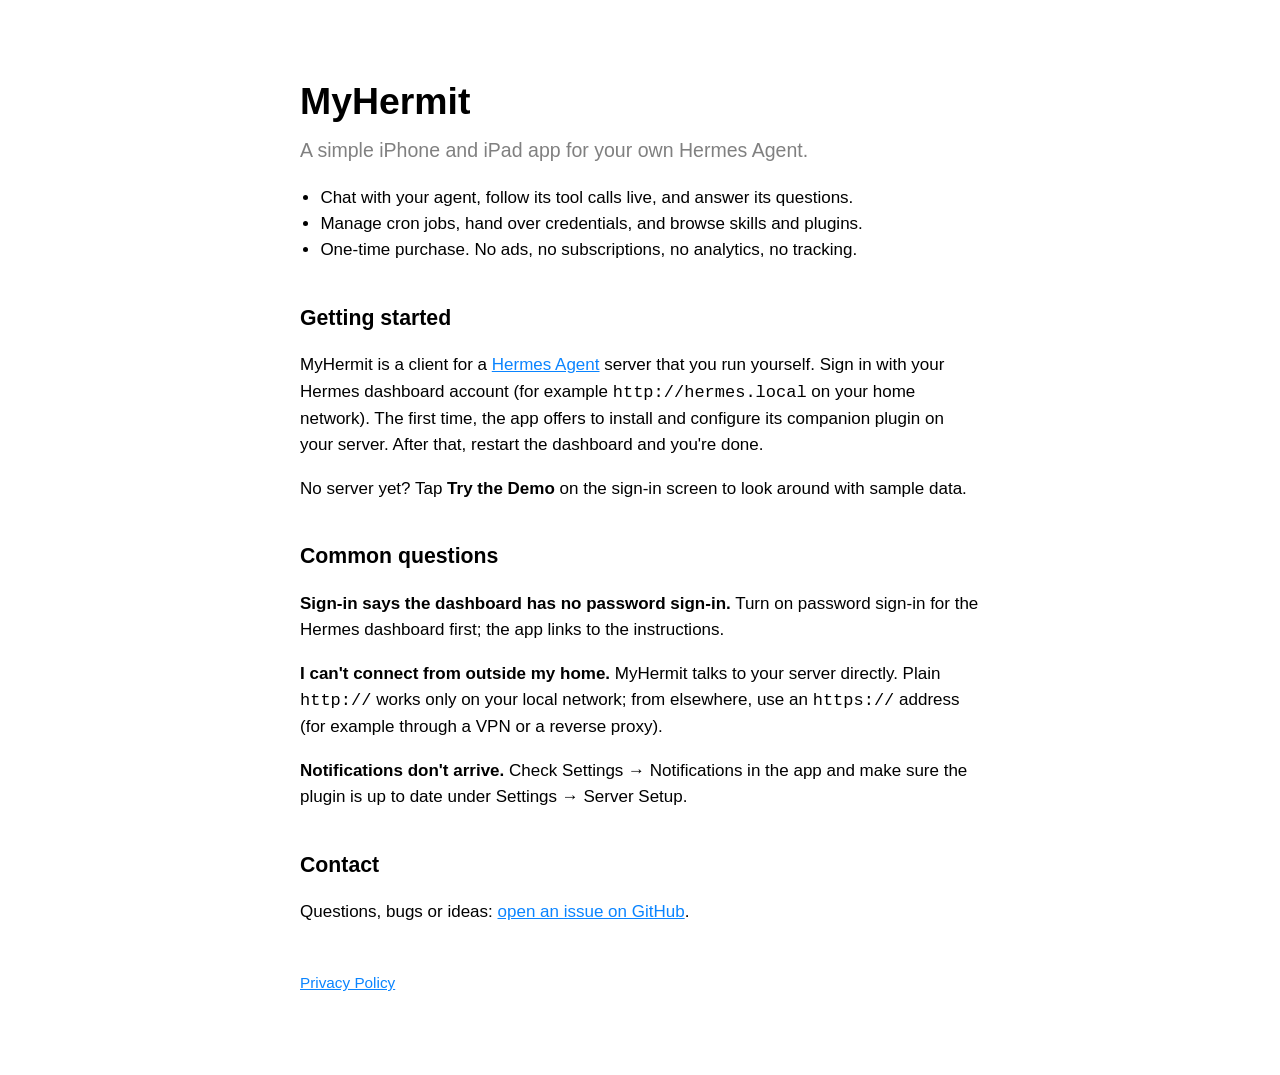
==== index.html @ ac199ba4 "MyHermit support and privacy pages Co-Authored-By: Claude Opus 5.5 <noreply@anthropic.com>" ====
<!doctype html>
<html lang="en">
<head>
<meta charset="utf-8">
<meta name="viewport" content="width=device-width, initial-scale=1">
<title>MyHermit — Support</title>
<link rel="stylesheet" href="style.css">
</head>
<body>
<h1>MyHermit</h1>
<p class="tagline">A simple iPhone and iPad app for your own Hermes Agent.</p>

<ul class="points">
  <li>Chat with your agent, follow its tool calls live, and answer its questions.</li>
  <li>Manage cron jobs, hand over credentials, and browse skills and plugins.</li>
  <li>One-time purchase. No ads, no subscriptions, no analytics, no tracking.</li>
</ul>

<h2>Getting started</h2>
<p>MyHermit is a client for a <a href="https://hermes-agent.nousresearch.com/docs/">Hermes Agent</a> server that you run yourself.
Sign in with your Hermes dashboard account (for example <code>http://hermes.local</code> on your home network).
The first time, the app offers to install and configure its companion plugin on your server. After that, restart the dashboard and you're done.</p>
<p>No server yet? Tap <strong>Try the Demo</strong> on the sign-in screen to look around with sample data.</p>

<h2>Common questions</h2>
<p><strong>Sign-in says the dashboard has no password sign-in.</strong> Turn on password sign-in for the Hermes dashboard first; the app links to the instructions.</p>
<p><strong>I can't connect from outside my home.</strong> MyHermit talks to your server directly. Plain <code>http://</code> works only on your local network; from elsewhere, use an <code>https://</code> address (for example through a VPN or a reverse proxy).</p>
<p><strong>Notifications don't arrive.</strong> Check Settings → Notifications in the app and make sure the plugin is up to date under Settings → Server Setup.</p>

<h2>Contact</h2>
<p>Questions, bugs or ideas: <a href="https://github.com/rosienhg/myhermit-site/issues">open an issue on GitHub</a>.</p>

<footer><a href="privacy.html">Privacy Policy</a></footer>
</body>
</html>
---- style.css ----
:root { color-scheme: light dark; --accent: #0a84ff; }
body { font: 17px/1.55 -apple-system, BlinkMacSystemFont, "Segoe UI", sans-serif; max-width: 680px; margin: 0 auto; padding: 48px 20px 80px; }
h1 { font-size: 2.2em; margin-bottom: 0.1em; }
h2 { margin-top: 1.8em; font-size: 1.25em; }
.tagline { color: GrayText; font-size: 1.15em; margin-top: 0; }
a { color: var(--accent); }
ul.points { padding-left: 1.2em; }
footer { margin-top: 3em; font-size: 0.9em; color: GrayText; }
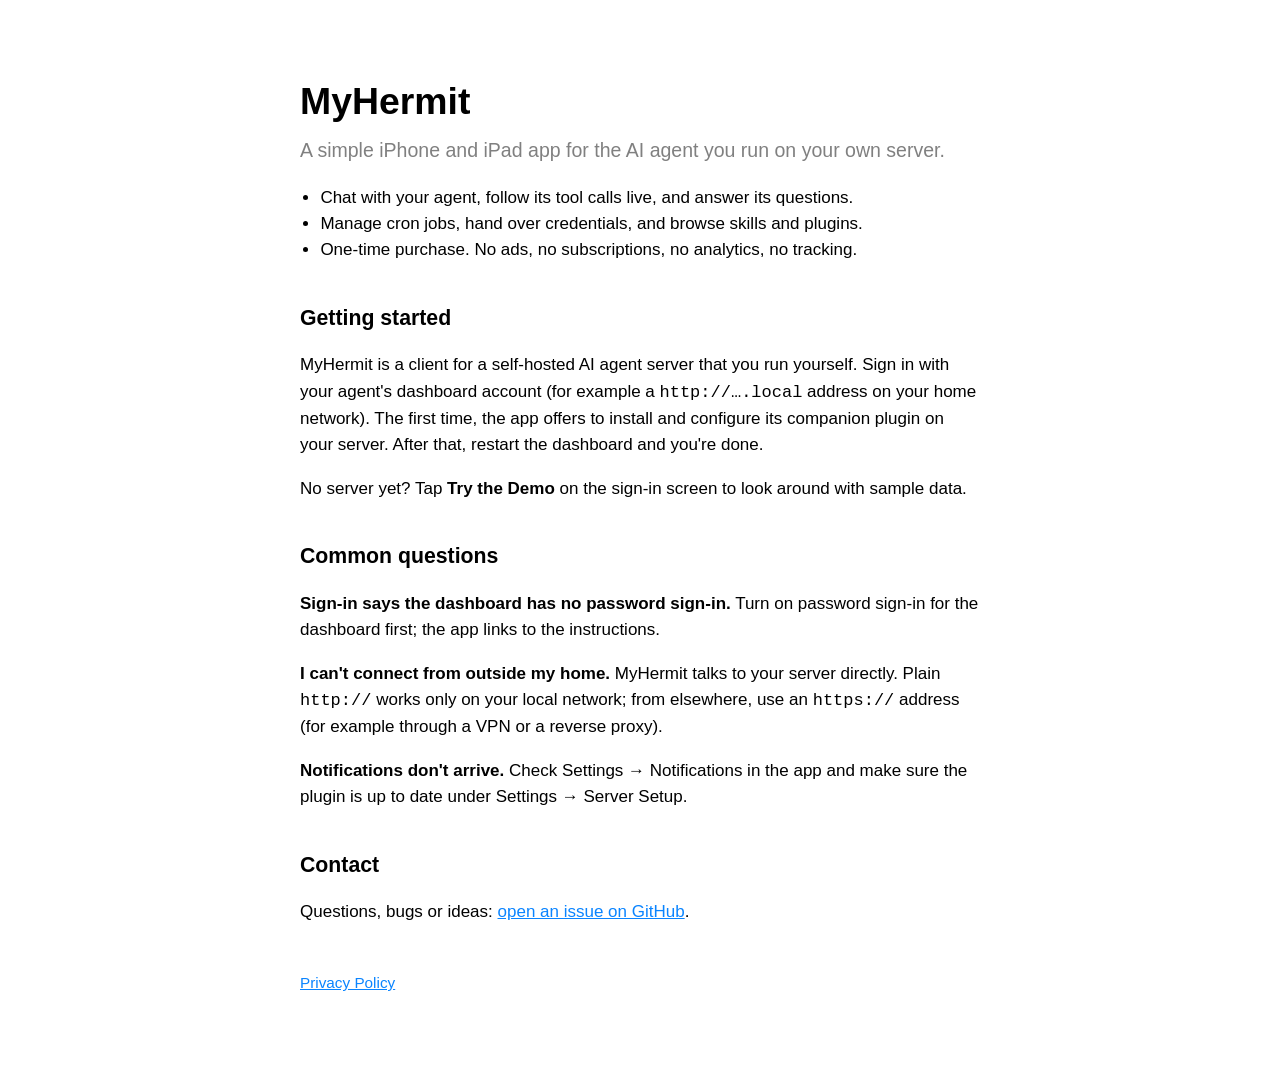
==== commit ee942c70: "Remove third-party branding from the support and privacy pages Co-Authored-By: Claude Opus 5.5 <nore" ====
--- a/index.html
+++ b/index.html
@@ -8,7 +8,7 @@
 </head>
 <body>
 <h1>MyHermit</h1>
-<p class="tagline">A simple iPhone and iPad app for your own Hermes Agent.</p>
+<p class="tagline">A simple iPhone and iPad app for the AI agent you run on your own server.</p>
 
 <ul class="points">
   <li>Chat with your agent, follow its tool calls live, and answer its questions.</li>
@@ -17,13 +17,13 @@
 </ul>
 
 <h2>Getting started</h2>
-<p>MyHermit is a client for a <a href="https://hermes-agent.nousresearch.com/docs/">Hermes Agent</a> server that you run yourself.
-Sign in with your Hermes dashboard account (for example <code>http://hermes.local</code> on your home network).
+<p>MyHermit is a client for a self-hosted AI agent server that you run yourself.
+Sign in with your agent's dashboard account (for example a <code>http://….local</code> address on your home network).
 The first time, the app offers to install and configure its companion plugin on your server. After that, restart the dashboard and you're done.</p>
 <p>No server yet? Tap <strong>Try the Demo</strong> on the sign-in screen to look around with sample data.</p>
 
 <h2>Common questions</h2>
-<p><strong>Sign-in says the dashboard has no password sign-in.</strong> Turn on password sign-in for the Hermes dashboard first; the app links to the instructions.</p>
+<p><strong>Sign-in says the dashboard has no password sign-in.</strong> Turn on password sign-in for the dashboard first; the app links to the instructions.</p>
 <p><strong>I can't connect from outside my home.</strong> MyHermit talks to your server directly. Plain <code>http://</code> works only on your local network; from elsewhere, use an <code>https://</code> address (for example through a VPN or a reverse proxy).</p>
 <p><strong>Notifications don't arrive.</strong> Check Settings → Notifications in the app and make sure the plugin is up to date under Settings → Server Setup.</p>
 
